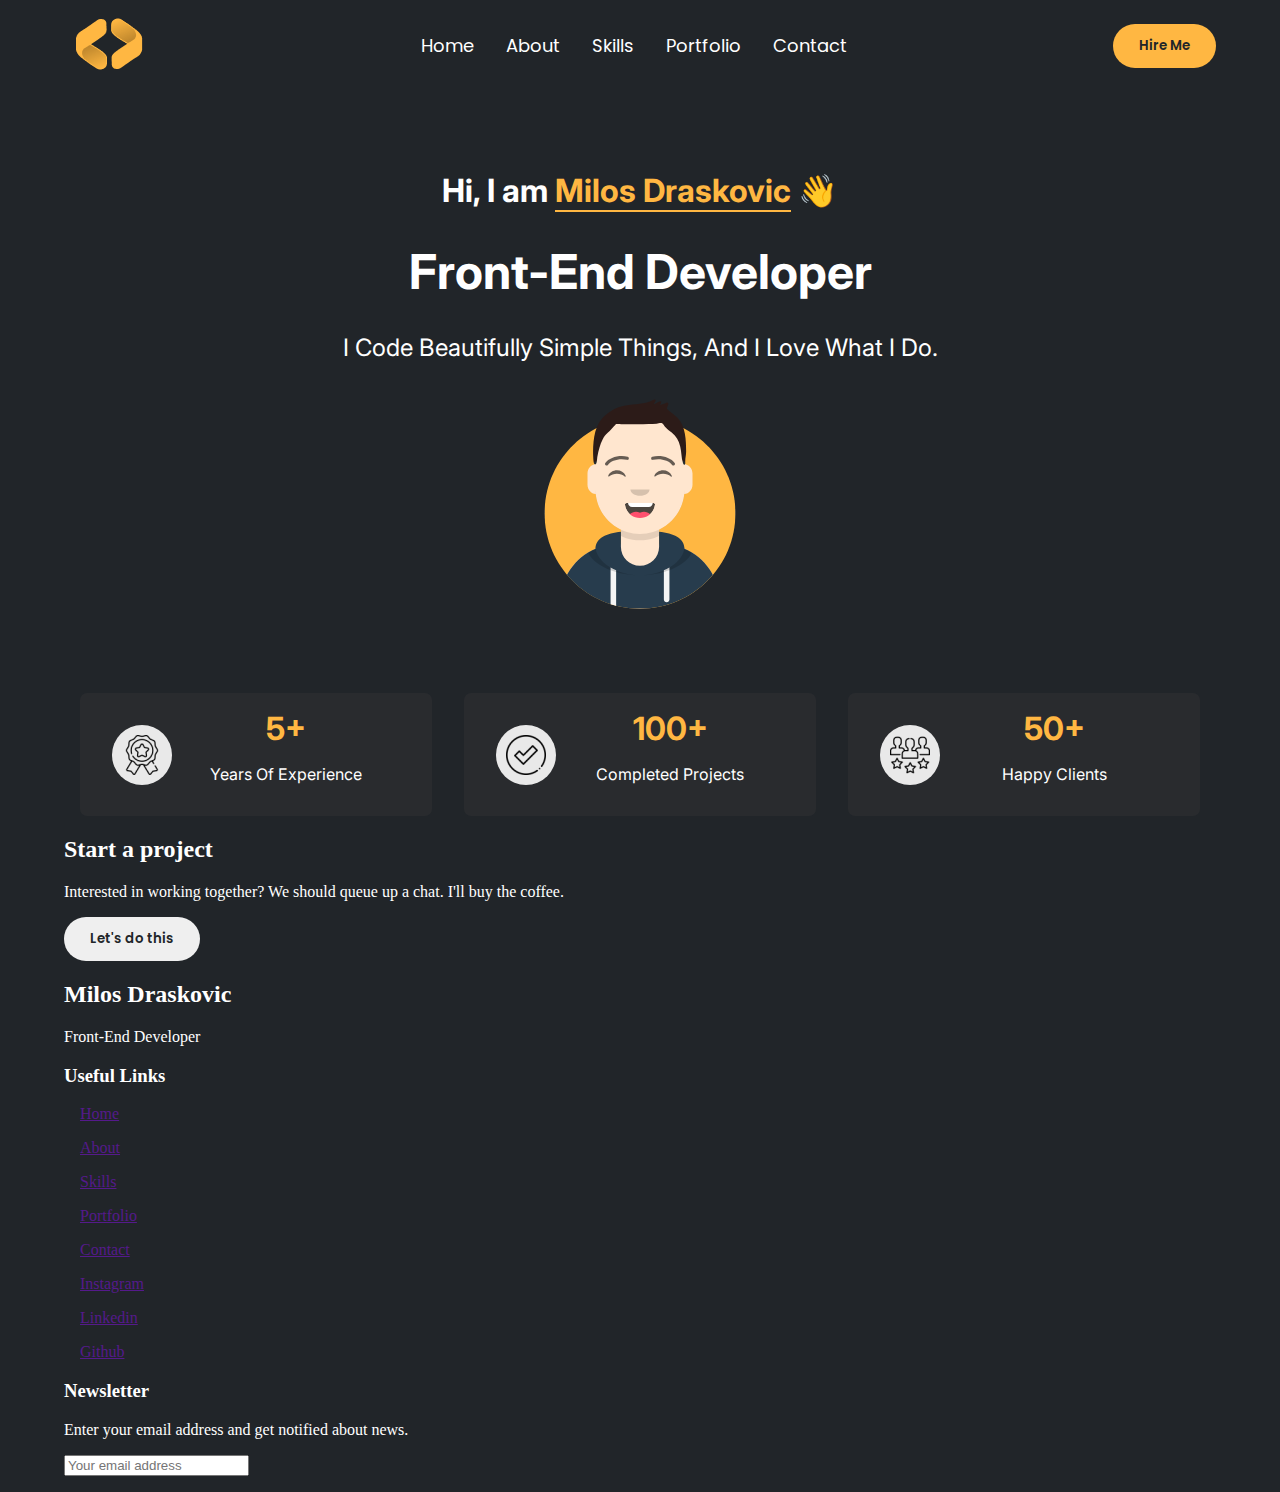
==== index.html @ 56db5ad7 "first commit" ====
<!DOCTYPE html>
<html lang="en">
  <head>
    <meta charset="UTF-8" />
    <meta http-equiv="X-UA-Compatible" content="IE=edge" />
    <meta name="viewport" content="width=device-width, initial-scale=1.0" />
    <title>Internet Servis i Web Dizajn</title>
    <link
      rel="stylesheet"
      href="https://cdnjs.cloudflare.com/ajax/libs/font-awesome/6.1.1/css/all.min.css"
      integrity="sha512-KfkfwYDsLkIlwQp6LFnl8zNdLGxu9YAA1QvwINks4PhcElQSvqcyVLLD9aMhXd13uQjoXtEKNosOWaZqXgel0g=="
      crossorigin="anonymous"
      referrerpolicy="no-referrer"
    />
    <link rel="preconnect" href="https://fonts.googleapis.com" />
    <link rel="preconnect" href="https://fonts.gstatic.com" crossorigin />
    <link
      href="https://fonts.googleapis.com/css2?family=Inter:wght@400;600;700&family=Poppins:wght@400;600&family=Roboto:wght@400;700&display=swap"
      rel="stylesheet"
    />
    <link rel="stylesheet" href="style.css" />
  </head>

  <body>
    <header class="header content-container">
      <div class="logo-container">
        <a href="/index.html"><img src="images/logo.png" alt="Logo" /></a>
      </div>
      <nav class="nav">
        <ul>
          <li class="list-item"><a href="">Home</a></li>
          <li class="list-item"><a href="">About</a></li>
          <li class="list-item"><a href="">Skills</a></li>
          <li class="list-item"><a href="">Portfolio</a></li>
          <li class="list-item"><a href="">Contact</a></li>
        </ul>
      </nav>
      <button class="btn btn-primary">Hire Me</button>
    </header>
    <main class="main-content content-container">
      <section class="hero-section">
        <h2 class="fs-32">
          Hi, I am <span class="hero-name">Milos Draskovic</span> 👋
        </h2>
        <h1 class="fs-48">Front-End Developer</h1>
        <h3 class="fs-24 fw-regular">
          I Code Beautifully Simple Things, And I Love What I Do.
        </h3>
        <img src="images/avatar.svg" alt="Avatar" />
      </section>
      <section class="meter-section">
        <div class="meter-container">
          <div class="meter-icon">
            <img src="images/emblem.png" alt="" />
          </div>
          <div class="meter-text">
            <h3 class="fs-32">5+</h3>
            <p>Years Of Experience</p>
          </div>
          <i class="fa-solid fa-angle-right"></i>
        </div>
        <div class="meter-container">
          <div class="meter-icon">
            <img src="images/check-mark.png" alt="" />
          </div>
          <div class="meter-text">
            <h3 class="fs-32">100+</h3>
            <p>Completed Projects</p>
          </div>
          <i class="fa-solid fa-angle-right"></i>
        </div>
        <div class="meter-container">
          <div class="meter-icon">
            <img src="images/happy.png" alt="" />
          </div>

          <div class="meter-text">
            <h3 class="fs-32">50+</h3>
            <p>Happy Clients</p>
          </div>
          <i class="fa-solid fa-angle-right"></i>
        </div>
      </section>
    </main>
    <footer class="footer content-container">
      <section class="footer-cta">
        <h2>Start a project</h2>
        <p>
          Interested in working together? We should queue up a chat. I'll buy
          the coffee.
        </p>
        <button type="button" class="btn btn-secondary">Let's do this</button>
      </section>
      <section class="footer-links">
        <div>
          <h2>Milos Draskovic</h2>
          <p>Front-End Developer</p>
        </div>
        <div>
          <h3>Useful Links</h3>
          <ul>
            <li class="list-item"><a href="">Home</a></li>
            <li class="list-item"><a href="">About</a></li>
            <li class="list-item"><a href="">Skills</a></li>
            <li class="list-item"><a href="">Portfolio</a></li>
            <li class="list-item"><a href="">Contact</a></li>
          </ul>
        </div>
        <div>
          <ul>
            <li class="list-item"><a href="">Instagram</a></li>
            <li class="list-item"><a href="">Linkedin</a></li>
            <li class="list-item"><a href="">Github</a></li>
          </ul>
        </div>
        <div>
          <h3>Newsletter</h3>
          <p>Enter your email address and get notified about news.</p>
          <p class="input-container">
            <input type="text" placeholder="Your email address" />
            <i class="fa-solid fa-paper-plane"></i>
          </p>
        </div>
      </section>
    </footer>
  </body>
</html>
---- style.css ----
:root {
  font-size: 16px;
  --first-color: #ffb742;
  --bg-color: #212529;
  --main-text-color: #ffffff;
  --accent-color: #292b2e;
  --main-font: "Poppins", sans-serif;
  --title-font: "Inter", sans-serif;
  --roboto: "Roboto", sans-serif;
}

*,
*::before,
*:after {
  box-sizing: border-box;
}

body {
  margin: 0;
  padding: 0;
  background-color: var(--bg-color);
  color: var(--main-text-color);
}

img {
  max-width: 100%;
}

ul {
  padding: 0;
}

li {
  list-style: none;
  margin: 1rem;
}

.content-container {
  max-width: 1360px;
  width: 90%;
  margin: auto;
}

.header {
  display: flex;
  justify-content: space-between;
  align-items: center;
}

.nav ul {
  display: flex;
}

.nav ul li a {
  color: var(--main-text-color);
  text-decoration: none;
  transition: 0.3s;
  font-family: var(--main-font);
  font-size: 1.125rem;
}

.nav ul li a:hover {
  color: var(--first-color);
}

.fs-24 {
  font-size: 1.5rem;
}

.fs-32 {
  font-size: 2rem;
}

.fs-48 {
  font-size: 3rem;
}

.fw-regular {
  font-weight: 400;
}

.btn {
  padding: 12px 26px;
  border-radius: 50px;
  cursor: pointer;
  color: var(--bg-color);
  font-weight: 600;
  border: none;
  font-family: var(--main-font);
}

.btn-primary {
  background-color: var(--first-color);
}

.hero-section {
  font-family: var(--title-font);
  text-align: center;
  margin: 5rem 0;
}
.hero-name {
  color: var(--first-color);
  border-bottom: 2px solid var(--first-color);
}

.meter-section {
  display: flex;
  justify-content: space-between;
  align-items: center;
  font-family: var(--title-font);
}

.meter-container {
  display: flex;
  justify-content: space-between;
  align-items: center;
  flex: 1;
  margin: 0 1rem;
  background-color: var(--accent-color);
  padding: 1rem 2rem;
  border-radius: 7px;
}

.meter-icon {
  background-color: #e9e9e9;
  width: 60px;
  height: 60px;
  border-radius: 50%;
  display: flex;
  justify-content: center;
  align-items: center;
}

.meter-text {
  text-align: center;
}

.meter-text h3 {
  color: var(--first-color);
  margin: 0;
}
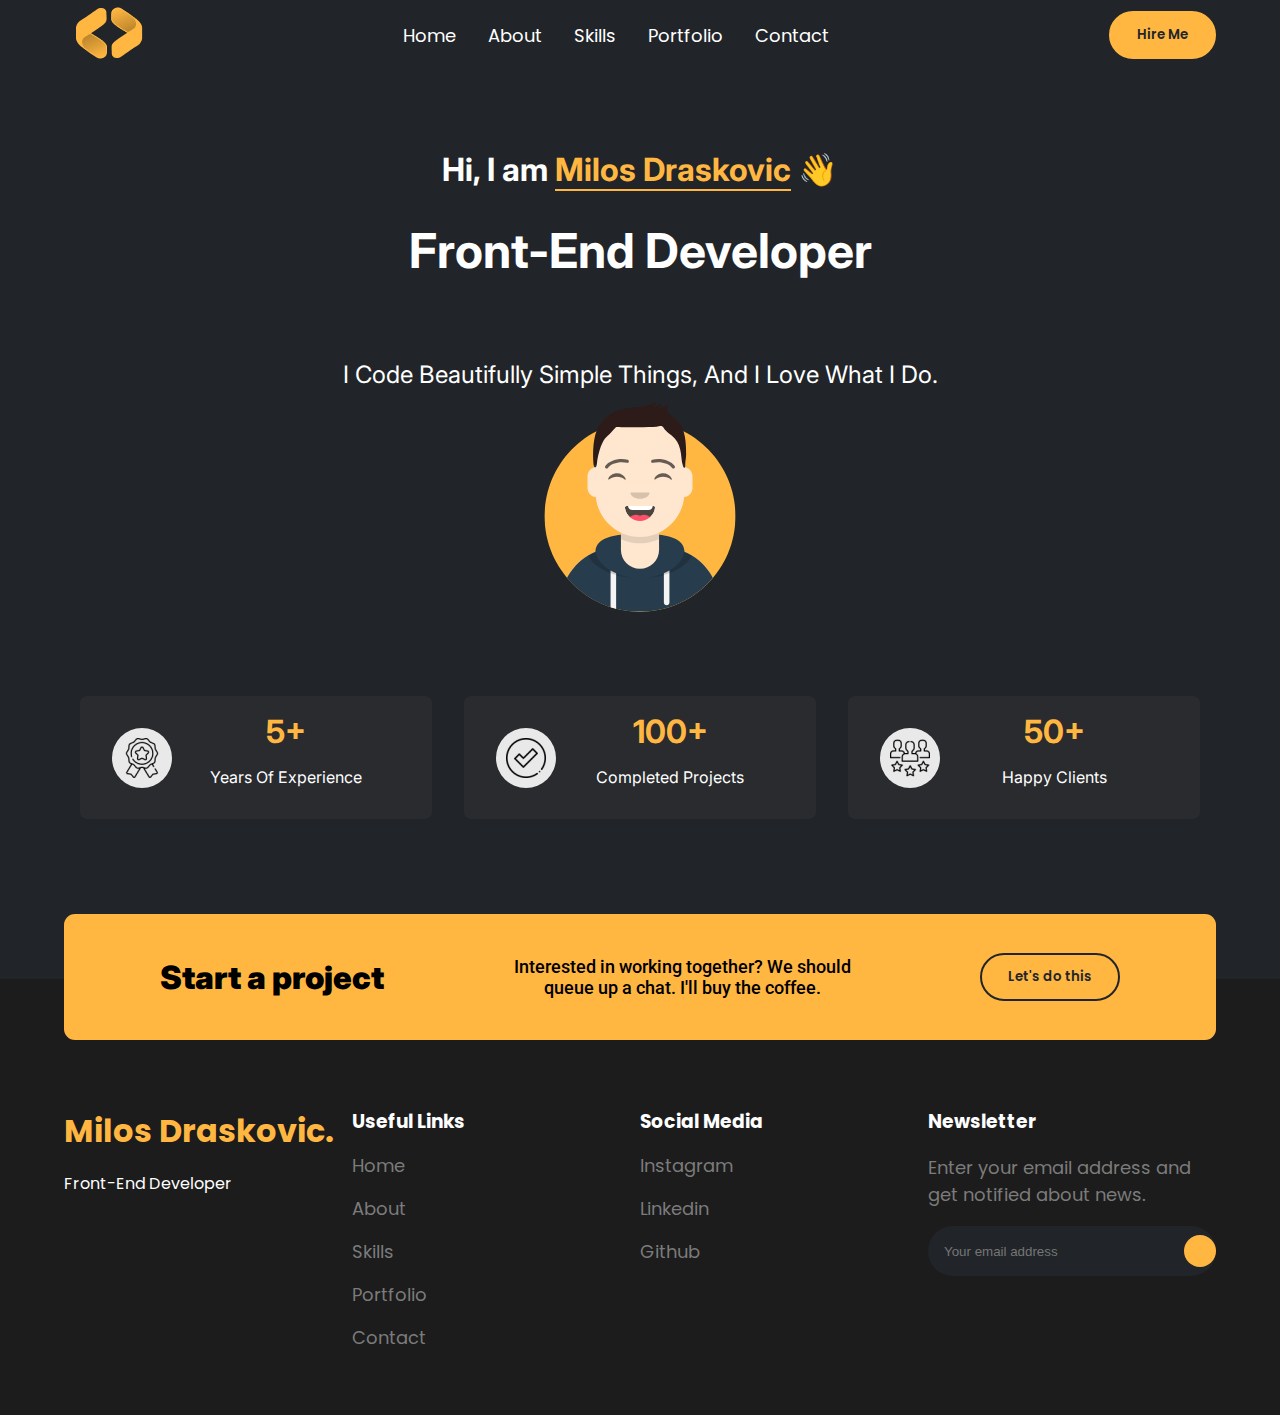
==== commit 5a59ef18: "finished homepage- no responsive" ====
--- a/index.html
+++ b/index.html
@@ -15,7 +15,7 @@
     <link rel="preconnect" href="https://fonts.googleapis.com" />
     <link rel="preconnect" href="https://fonts.gstatic.com" crossorigin />
     <link
-      href="https://fonts.googleapis.com/css2?family=Inter:wght@400;600;700&family=Poppins:wght@400;600&family=Roboto:wght@400;700&display=swap"
+      href="https://fonts.googleapis.com/css2?family=Inter:wght@400;600;700;900&family=Poppins:wght@400;600&family=Roboto:wght@400;500;700&display=swap"
       rel="stylesheet"
     />
     <link rel="stylesheet" href="style.css" />
@@ -43,7 +43,7 @@
           Hi, I am <span class="hero-name">Milos Draskovic</span> 👋
         </h2>
         <h1 class="fs-48">Front-End Developer</h1>
-        <h3 class="fs-24 fw-regular">
+        <h3 class="fs-24 fw-regular mt-5rem">
           I Code Beautifully Simple Things, And I Love What I Do.
         </h3>
         <img src="images/avatar.svg" alt="Avatar" />
@@ -82,18 +82,18 @@
         </div>
       </section>
     </main>
-    <footer class="footer content-container">
+    <footer class="footer">
       <section class="footer-cta">
-        <h2>Start a project</h2>
-        <p>
+        <h2 class="fw-900 ff-inter tc-black fs-32">Start a project</h2>
+        <p class="mw-350 fs-18 ff-roboto tc-black fw-500">
           Interested in working together? We should queue up a chat. I'll buy
           the coffee.
         </p>
-        <button type="button" class="btn btn-secondary">Let's do this</button>
+        <button type="button" class="btn ff-roboto">Let's do this</button>
       </section>
       <section class="footer-links">
         <div>
-          <h2>Milos Draskovic</h2>
+          <h2 class="ff-poppins tc-first fs-32">Milos Draskovic.</h2>
           <p>Front-End Developer</p>
         </div>
         <div>
@@ -107,6 +107,7 @@
           </ul>
         </div>
         <div>
+          <h3>Social Media</h3>
           <ul>
             <li class="list-item"><a href="">Instagram</a></li>
             <li class="list-item"><a href="">Linkedin</a></li>
@@ -115,7 +116,7 @@
         </div>
         <div>
           <h3>Newsletter</h3>
-          <p>Enter your email address and get notified about news.</p>
+          <p class="newsletter-para">Enter your email address and get notified about news.</p>
           <p class="input-container">
             <input type="text" placeholder="Your email address" />
             <i class="fa-solid fa-paper-plane"></i>
--- a/style.css
+++ b/style.css
@@ -26,13 +26,23 @@
   max-width: 100%;
 }
 
-ul {
+ul,
+h2,
+h3 {
   padding: 0;
+  margin: 0;
 }
 
 li {
   list-style: none;
-  margin: 1rem;
+}
+
+a {
+  text-decoration: none;
+}
+
+.list-item {
+  margin: 1rem 2rem 1rem 0;
 }
 
 .content-container {
@@ -53,7 +63,6 @@
 
 .nav ul li a {
   color: var(--main-text-color);
-  text-decoration: none;
   transition: 0.3s;
   font-family: var(--main-font);
   font-size: 1.125rem;
@@ -61,6 +70,10 @@
 
 .nav ul li a:hover {
   color: var(--first-color);
+}
+
+.fs-18 {
+  font-size: 1.125rem;
 }
 
 .fs-24 {
@@ -77,6 +90,46 @@
 
 .fw-regular {
   font-weight: 400;
+}
+
+.fw-500 {
+  font-weight: 500;
+}
+
+.fw-900 {
+  font-weight: 900;
+}
+
+.mw-350 {
+  max-width: 350px;
+}
+
+.ff-roboto {
+  font-family: var(--roboto);
+}
+
+.ff-poppins {
+  font-family: var(--main-font);
+}
+
+.tc-black {
+  color: #000000;
+}
+
+.tc-first {
+  color: var(--first-color);
+}
+
+.ff-inter {
+  font-family: var(--title-font);
+}
+
+.mrgn-rst {
+  margin: 0;
+}
+
+.mt-5rem {
+  margin-top: 5rem;
 }
 
 .btn {
@@ -87,10 +140,13 @@
   font-weight: 600;
   border: none;
   font-family: var(--main-font);
+  background-color: transparent;
+  border: 2px solid;
 }
 
 .btn-primary {
   background-color: var(--first-color);
+  border-color: var(--first-color);
 }
 
 .hero-section {
@@ -139,3 +195,75 @@
   color: var(--first-color);
   margin: 0;
 }
+
+.footer {
+  margin-top: 10rem;
+  background-color: #1c1c1c;
+  position: relative;
+}
+
+.footer-cta {
+  display: flex;
+  justify-content: space-between;
+  align-items: center;
+  max-width: 1200px;
+  width: 90%;
+  margin: auto;
+  text-align: center;
+  background-color: var(--first-color);
+  padding: 1.5rem 6rem;
+  border-radius: 11px;
+  position: absolute;
+  left: 50%;
+  transform: translateX(-50%);
+  top: -65px;
+}
+
+.footer-links {
+  max-width: 1600px;
+  margin: auto;
+  width: 90%;
+  display: flex;
+  justify-content: space-between;
+  align-items: flex-start;
+  padding-top: 8rem;
+  font-family: var(--main-font);
+  padding-bottom: 3rem;
+}
+
+.footer-links > * {
+  flex: 1;
+}
+
+.footer-links li a,
+.newsletter-para {
+  color: #7b7b7b;
+  font-size: 1.125rem;
+}
+
+.input-container {
+  position: relative;
+  margin: 0;
+}
+
+.input-container input {
+  width: 100%;
+  height: 50px;
+  border-radius: 25px;
+  color: #7b7b7b;
+  padding-left: 1rem;
+  border: none;
+  background-color: var(--bg-color)
+}
+
+.input-container i {
+  position: absolute;
+  right: 0;
+  top: 50%;
+  transform: translateY(-50%);
+  color: var(--bg-color);
+  background-color: var(--first-color);
+  padding: 1rem;
+  border-radius: 50%;
+  cursor: pointer;
+}
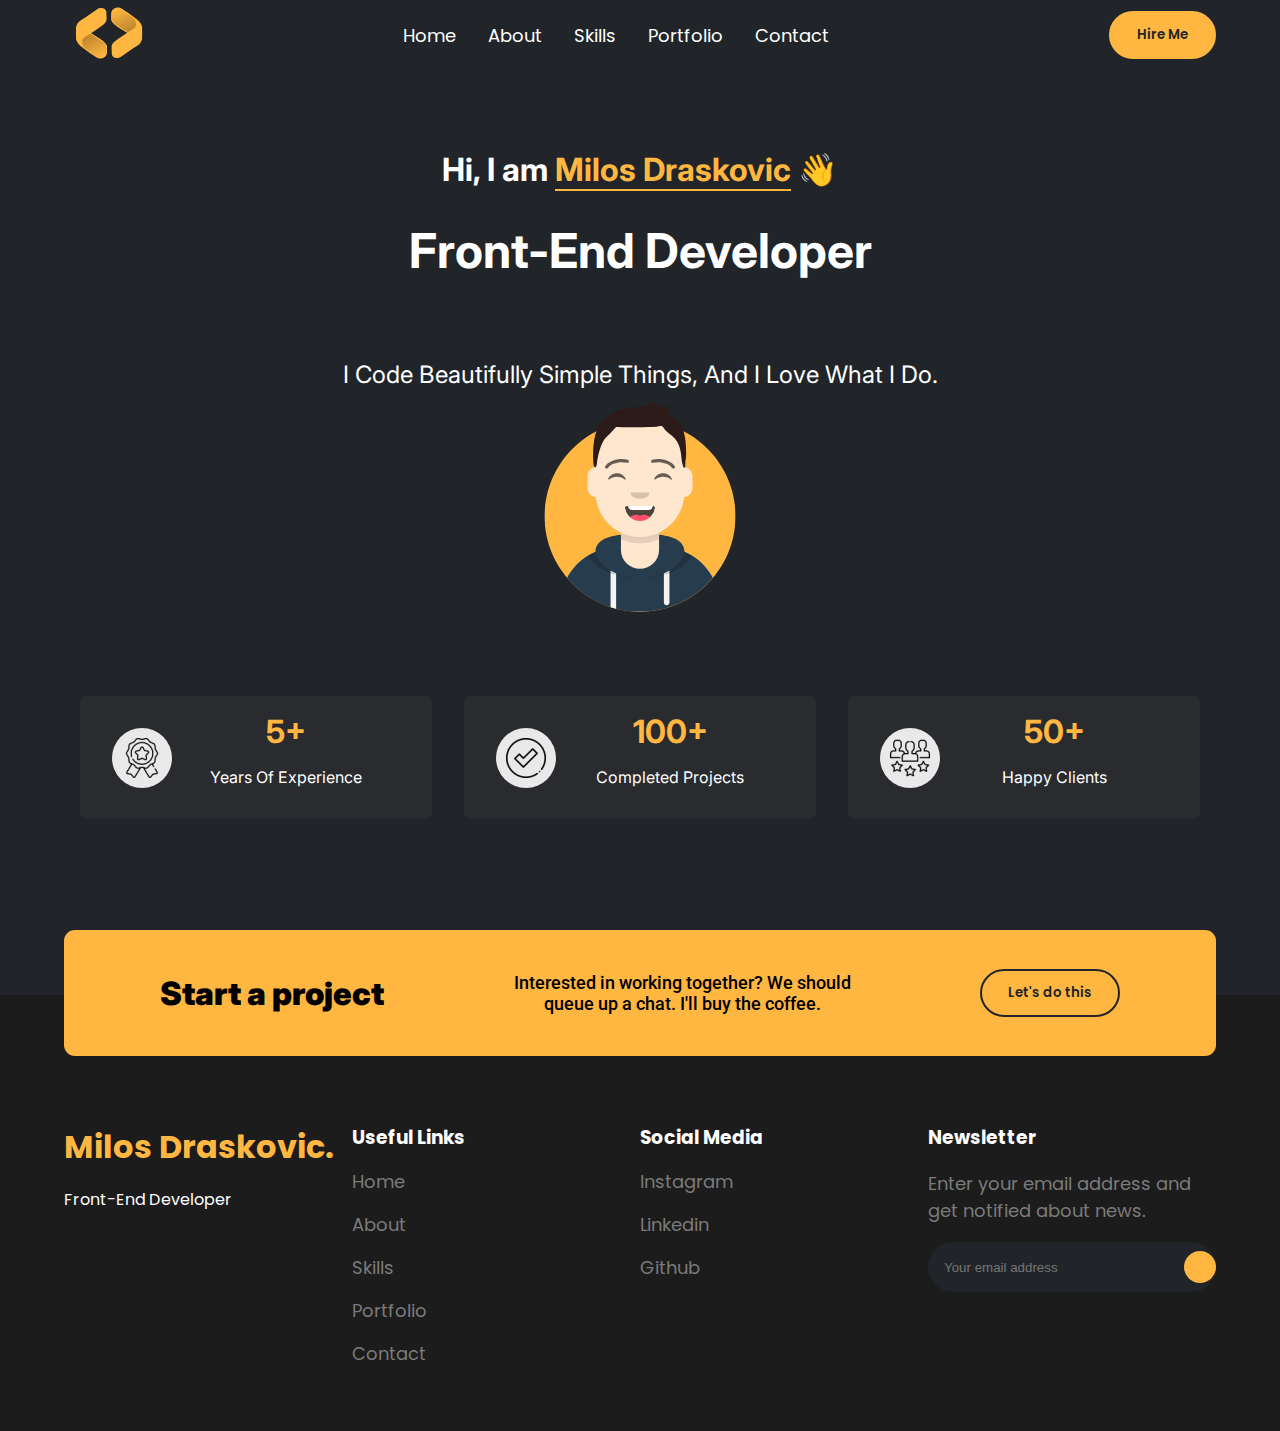
==== commit d57cb615: "added responsive styles" ====
--- a/index.html
+++ b/index.html
@@ -28,14 +28,15 @@
       </div>
       <nav class="nav">
         <ul>
-          <li class="list-item"><a href="">Home</a></li>
-          <li class="list-item"><a href="">About</a></li>
+          <li class="list-item"><a href="index.html">Home</a></li>
+          <li class="list-item"><a href="about.html">About</a></li>
           <li class="list-item"><a href="">Skills</a></li>
           <li class="list-item"><a href="">Portfolio</a></li>
           <li class="list-item"><a href="">Contact</a></li>
         </ul>
       </nav>
-      <button class="btn btn-primary">Hire Me</button>
+      <button class="btn btn-primary hire-me">Hire Me</button>
+      <a class="hamburger-menu" href=""><i class="fa-solid fa-bars"></i></a>
     </header>
     <main class="main-content content-container">
       <section class="hero-section">
@@ -99,8 +100,8 @@
         <div>
           <h3>Useful Links</h3>
           <ul>
-            <li class="list-item"><a href="">Home</a></li>
-            <li class="list-item"><a href="">About</a></li>
+            <li class="list-item"><a href="index.html">Home</a></li>
+            <li class="list-item"><a href="about.html">About</a></li>
             <li class="list-item"><a href="">Skills</a></li>
             <li class="list-item"><a href="">Portfolio</a></li>
             <li class="list-item"><a href="">Contact</a></li>
@@ -116,7 +117,9 @@
         </div>
         <div>
           <h3>Newsletter</h3>
-          <p class="newsletter-para">Enter your email address and get notified about news.</p>
+          <p class="newsletter-para">
+            Enter your email address and get notified about news.
+          </p>
           <p class="input-container">
             <input type="text" placeholder="Your email address" />
             <i class="fa-solid fa-paper-plane"></i>
@@ -124,5 +127,7 @@
         </div>
       </section>
     </footer>
+
+    <script src="script.js"></script>
   </body>
 </html>
--- a/style.css
+++ b/style.css
@@ -9,6 +9,7 @@
   --roboto: "Roboto", sans-serif;
 }
 
+/* **********RESET************* */
 *,
 *::before,
 *:after {
@@ -41,14 +42,15 @@
   text-decoration: none;
 }
 
-.list-item {
-  margin: 1rem 2rem 1rem 0;
-}
-
 .content-container {
   max-width: 1360px;
   width: 90%;
   margin: auto;
+}
+
+/* **************NAVIGATION HEADER*********** */
+.list-item {
+  margin: 1rem 2rem 1rem 0;
 }
 
 .header {
@@ -72,6 +74,13 @@
   color: var(--first-color);
 }
 
+.hamburger-menu {
+  color: var(--first-color);
+  font-size: 2rem;
+  display: none;
+}
+
+/* ********UTILITY CLASSES************ */
 .fs-18 {
   font-size: 1.125rem;
 }
@@ -149,6 +158,11 @@
   border-color: var(--first-color);
 }
 
+.display {
+  display: block !important;
+}
+
+/* **********HERO AND METER SECTION******** */
 .hero-section {
   font-family: var(--title-font);
   text-align: center;
@@ -175,6 +189,7 @@
   background-color: var(--accent-color);
   padding: 1rem 2rem;
   border-radius: 7px;
+  margin-bottom: 1rem;
 }
 
 .meter-icon {
@@ -189,6 +204,7 @@
 
 .meter-text {
   text-align: center;
+  min-width: 160px;
 }
 
 .meter-text h3 {
@@ -196,6 +212,7 @@
   margin: 0;
 }
 
+/* *********FOOTER*************** */
 .footer {
   margin-top: 10rem;
   background-color: #1c1c1c;
@@ -253,7 +270,7 @@
   color: #7b7b7b;
   padding-left: 1rem;
   border: none;
-  background-color: var(--bg-color)
+  background-color: var(--bg-color);
 }
 
 .input-container i {
@@ -267,3 +284,78 @@
   border-radius: 50%;
   cursor: pointer;
 }
+
+/* **********RESPONSIVE*********** */
+@media screen and (max-width: 1060px) {
+  :root {
+    font-size: 14px;
+  }
+}
+
+@media screen and (max-width: 980px) {
+  .meter-section {
+    flex-wrap: wrap;
+  }
+
+  .footer-cta {
+    flex-direction: column;
+    position: initial;
+    inset: initial;
+    transform: initial;
+  }
+
+  .footer-links {
+    flex-direction: column;
+    align-items: center;
+    text-align: center;
+  }
+
+  .footer-links .list-item {
+    margin: 1rem;
+  }
+
+  .hamburger-menu {
+    display: block;
+    position: absolute;
+    right: 30px;
+    top: 25px;
+  }
+
+  .hire-me {
+    display: none;
+  }
+
+  body {
+    position: relative;
+  }
+
+  .header {
+    align-items: flex-start;
+    flex-direction: column;
+  }
+
+  .nav {
+    width: 100%;
+    background-color: var(--accent-color);
+    display: none;
+  }
+
+  .nav li {
+    margin: 1rem;
+  }
+
+  .nav ul {
+    flex-direction: column;
+    align-items: center;
+  }
+}
+
+@media screen and (max-width: 500px) {
+  :root {
+    font-size: 12px;
+  }
+
+  .meter-text {
+    min-width: 150px;
+  }
+}
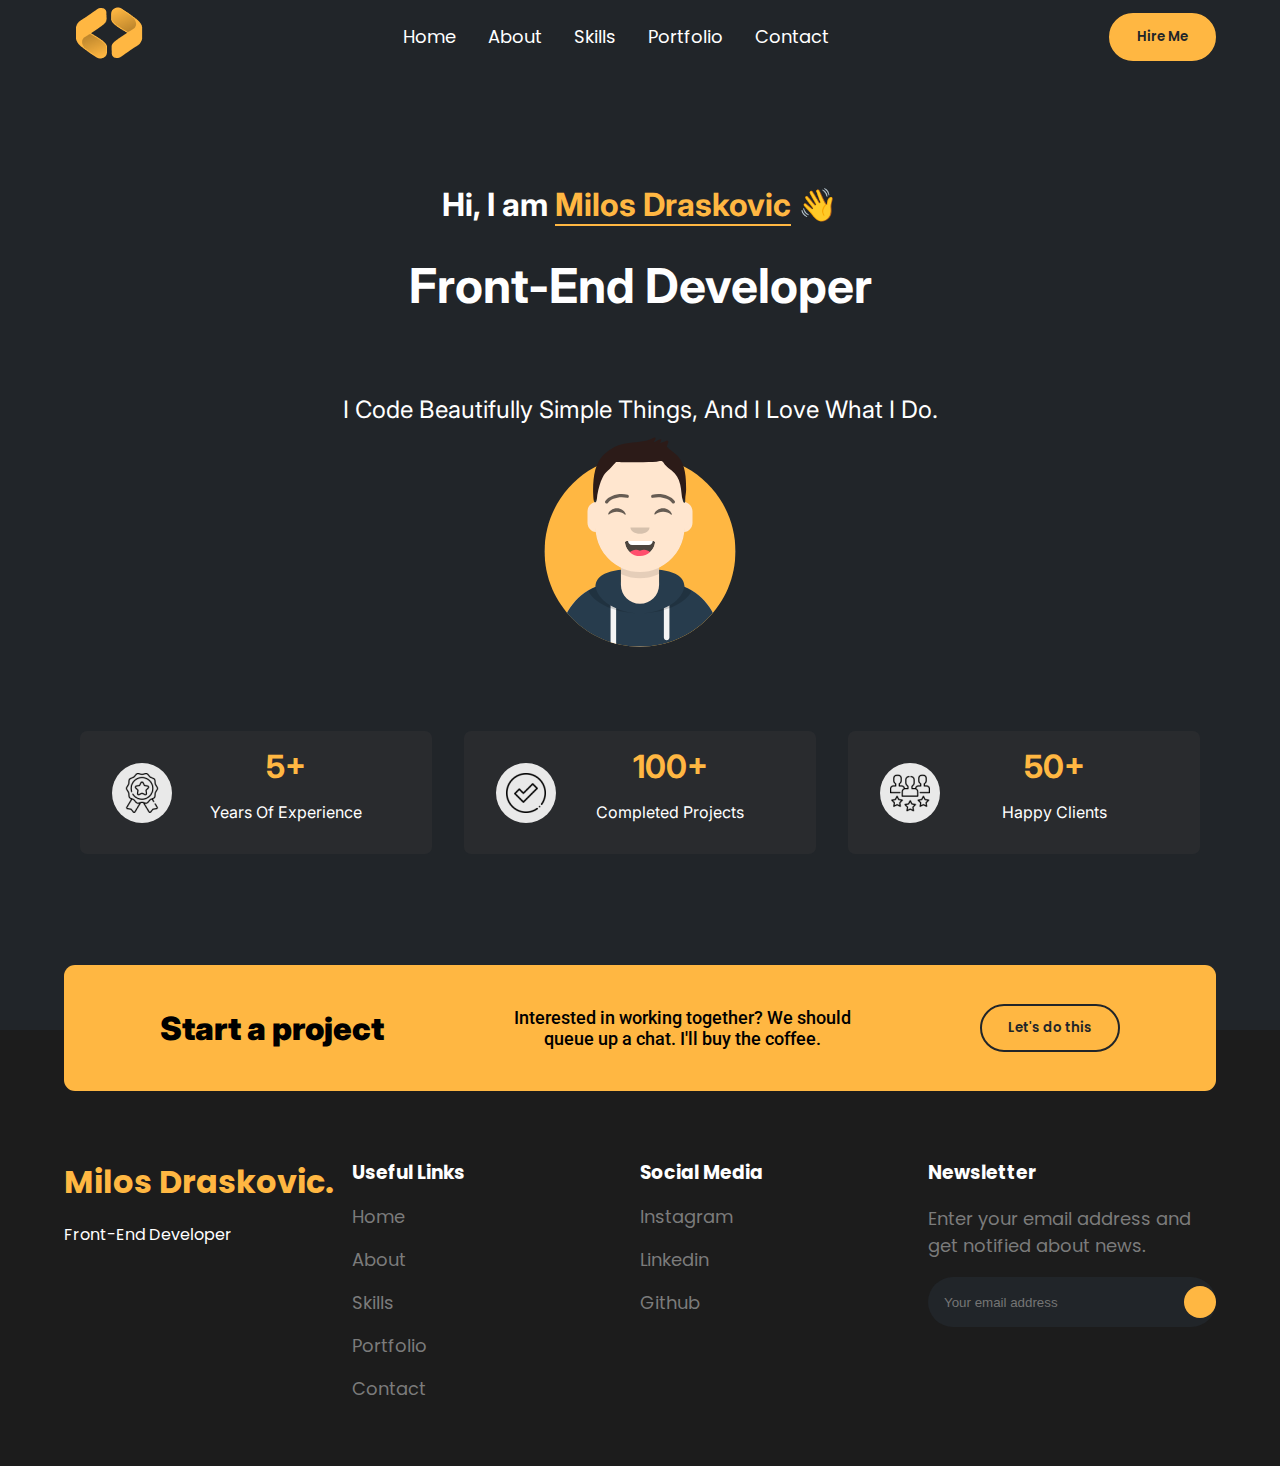
==== commit de754009: "added portfolio page" ====
--- a/index.html
+++ b/index.html
@@ -4,7 +4,7 @@
     <meta charset="UTF-8" />
     <meta http-equiv="X-UA-Compatible" content="IE=edge" />
     <meta name="viewport" content="width=device-width, initial-scale=1.0" />
-    <title>Internet Servis i Web Dizajn</title>
+    <title>Home | Internet Servis i Web Dizajn</title>
     <link
       rel="stylesheet"
       href="https://cdnjs.cloudflare.com/ajax/libs/font-awesome/6.1.1/css/all.min.css"
@@ -30,8 +30,8 @@
         <ul>
           <li class="list-item"><a href="index.html">Home</a></li>
           <li class="list-item"><a href="about.html">About</a></li>
-          <li class="list-item"><a href="">Skills</a></li>
-          <li class="list-item"><a href="">Portfolio</a></li>
+          <li class="list-item"><a href="skills.html">Skills</a></li>
+          <li class="list-item"><a href="portfolio.html">Portfolio</a></li>
           <li class="list-item"><a href="">Contact</a></li>
         </ul>
       </nav>
@@ -102,8 +102,8 @@
           <ul>
             <li class="list-item"><a href="index.html">Home</a></li>
             <li class="list-item"><a href="about.html">About</a></li>
-            <li class="list-item"><a href="">Skills</a></li>
-            <li class="list-item"><a href="">Portfolio</a></li>
+            <li class="list-item"><a href="skills.html">Skills</a></li>
+            <li class="list-item"><a href="portfolio.html">Portfolio</a></li>
             <li class="list-item"><a href="">Contact</a></li>
           </ul>
         </div>
--- a/style.css
+++ b/style.css
@@ -21,6 +21,7 @@
   padding: 0;
   background-color: var(--bg-color);
   color: var(--main-text-color);
+  font-family: var(--main-font);
 }
 
 img {
@@ -57,6 +58,7 @@
   display: flex;
   justify-content: space-between;
   align-items: center;
+  margin-bottom: 7rem;
 }
 
 .nav ul {
@@ -103,6 +105,10 @@
 
 .fw-500 {
   font-weight: 500;
+}
+
+.fw-700 {
+  font-weight: 700;
 }
 
 .fw-900 {
@@ -285,6 +291,82 @@
   cursor: pointer;
 }
 
+/* ***********ABOUT************* */
+.flex-section {
+  display: flex;
+  align-items: center;
+  justify-content: center;
+}
+
+.flex-section > * {
+  flex: 1;
+}
+.flex-section-anchor {
+  color: var(--first-color);
+  text-transform: uppercase;
+  background-color: var(--accent-color);
+  display: inline-block;
+  padding: 6px 25px 6px 25px;
+  border-radius: 25px;
+}
+
+.flex-section-about-text {
+  color: #d4d4d4;
+}
+
+/* **********SKILLS*********** */
+.flex-section-skills-container {
+  display: grid;
+  grid-template-columns: repeat(3, 1fr);
+  gap: 2rem;
+  justify-items: end;
+}
+
+.flex-section-skills-container img {
+  width: 70px;
+  height: 70px;
+  padding: 1rem;
+  background-color: var(--accent-color);
+}
+
+/* **************PORTFOLIO************* */
+.portfolio-gallery {
+  text-align: center;
+}
+
+.gallery-images {
+  display: grid;
+  grid-template-columns: 1fr 1fr 1fr;
+  gap: 2rem;
+}
+
+.gallery-nav ul {
+  display: flex;
+  justify-content: center;
+  align-items: center;
+}
+
+.gallery-nav ul li {
+  margin: 2rem;
+}
+
+.gallery-nav a {
+  color: var(--main-text-color);
+  padding: 0.7rem 1rem;
+  font-weight: 600;
+  border-radius: 3px;
+}
+
+.gallery-nav ul li a:hover {
+  background-color: var(--first-color);
+  color: var(--bg-color);
+}
+
+a.gallery-active-link {
+  background-color: var(--first-color);
+  color: var(--bg-color);
+}
+
 /* **********RESPONSIVE*********** */
 @media screen and (max-width: 1060px) {
   :root {
@@ -348,6 +430,19 @@
     flex-direction: column;
     align-items: center;
   }
+
+  .flex-section {
+    flex-direction: column;
+    text-align: center;
+  }
+
+  .flex-section-skills-container {
+    margin-top: 5rem;
+  }
+
+  .gallery-images {
+    grid-template-columns: 1fr 1fr;
+  }
 }
 
 @media screen and (max-width: 500px) {
@@ -358,4 +453,9 @@
   .meter-text {
     min-width: 150px;
   }
-}
+
+  .gallery-images {
+    grid-template-columns: 1fr;
+    justify-items: center;
+  }
+}
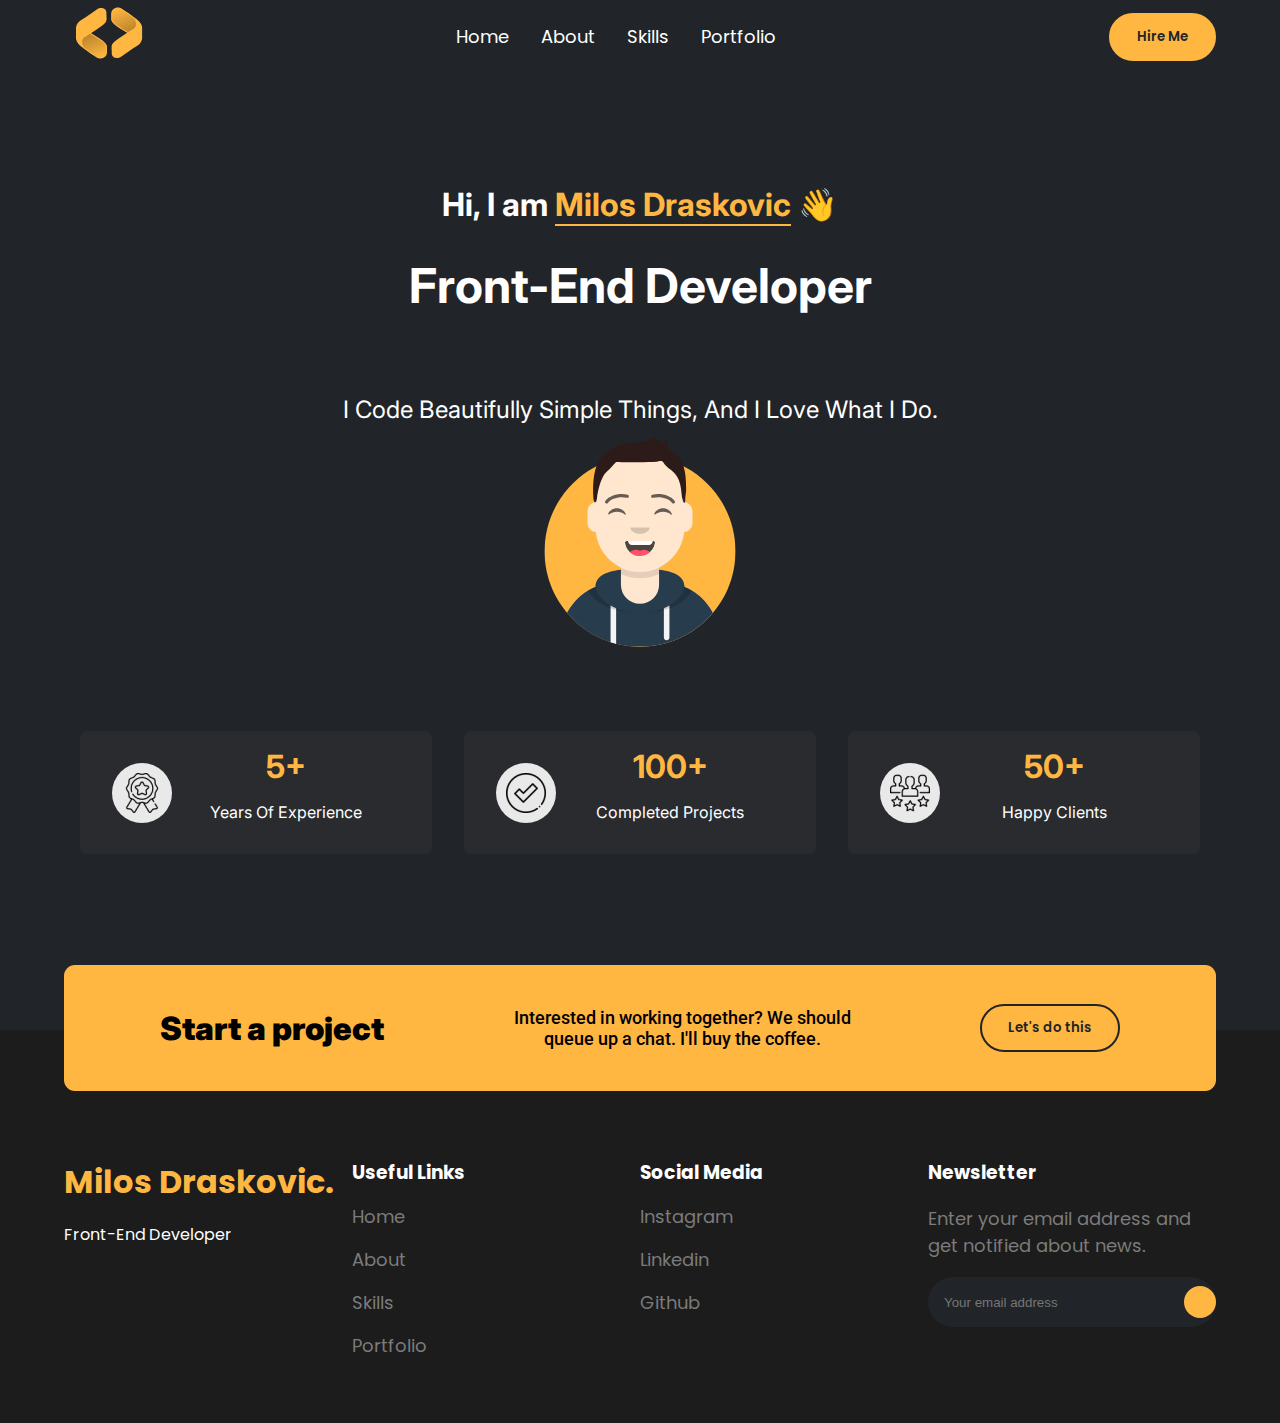
==== commit 9c044f11: "zavrsne popravke" ====
--- a/index.html
+++ b/index.html
@@ -32,7 +32,6 @@
           <li class="list-item"><a href="about.html">About</a></li>
           <li class="list-item"><a href="skills.html">Skills</a></li>
           <li class="list-item"><a href="portfolio.html">Portfolio</a></li>
-          <li class="list-item"><a href="">Contact</a></li>
         </ul>
       </nav>
       <button class="btn btn-primary hire-me">Hire Me</button>
@@ -104,7 +103,6 @@
             <li class="list-item"><a href="about.html">About</a></li>
             <li class="list-item"><a href="skills.html">Skills</a></li>
             <li class="list-item"><a href="portfolio.html">Portfolio</a></li>
-            <li class="list-item"><a href="">Contact</a></li>
           </ul>
         </div>
         <div>
--- a/style.css
+++ b/style.css
@@ -443,6 +443,10 @@
   .gallery-images {
     grid-template-columns: 1fr 1fr;
   }
+
+  .gallery-header {
+    flex-direction: column;
+  }
 }
 
 @media screen and (max-width: 500px) {
